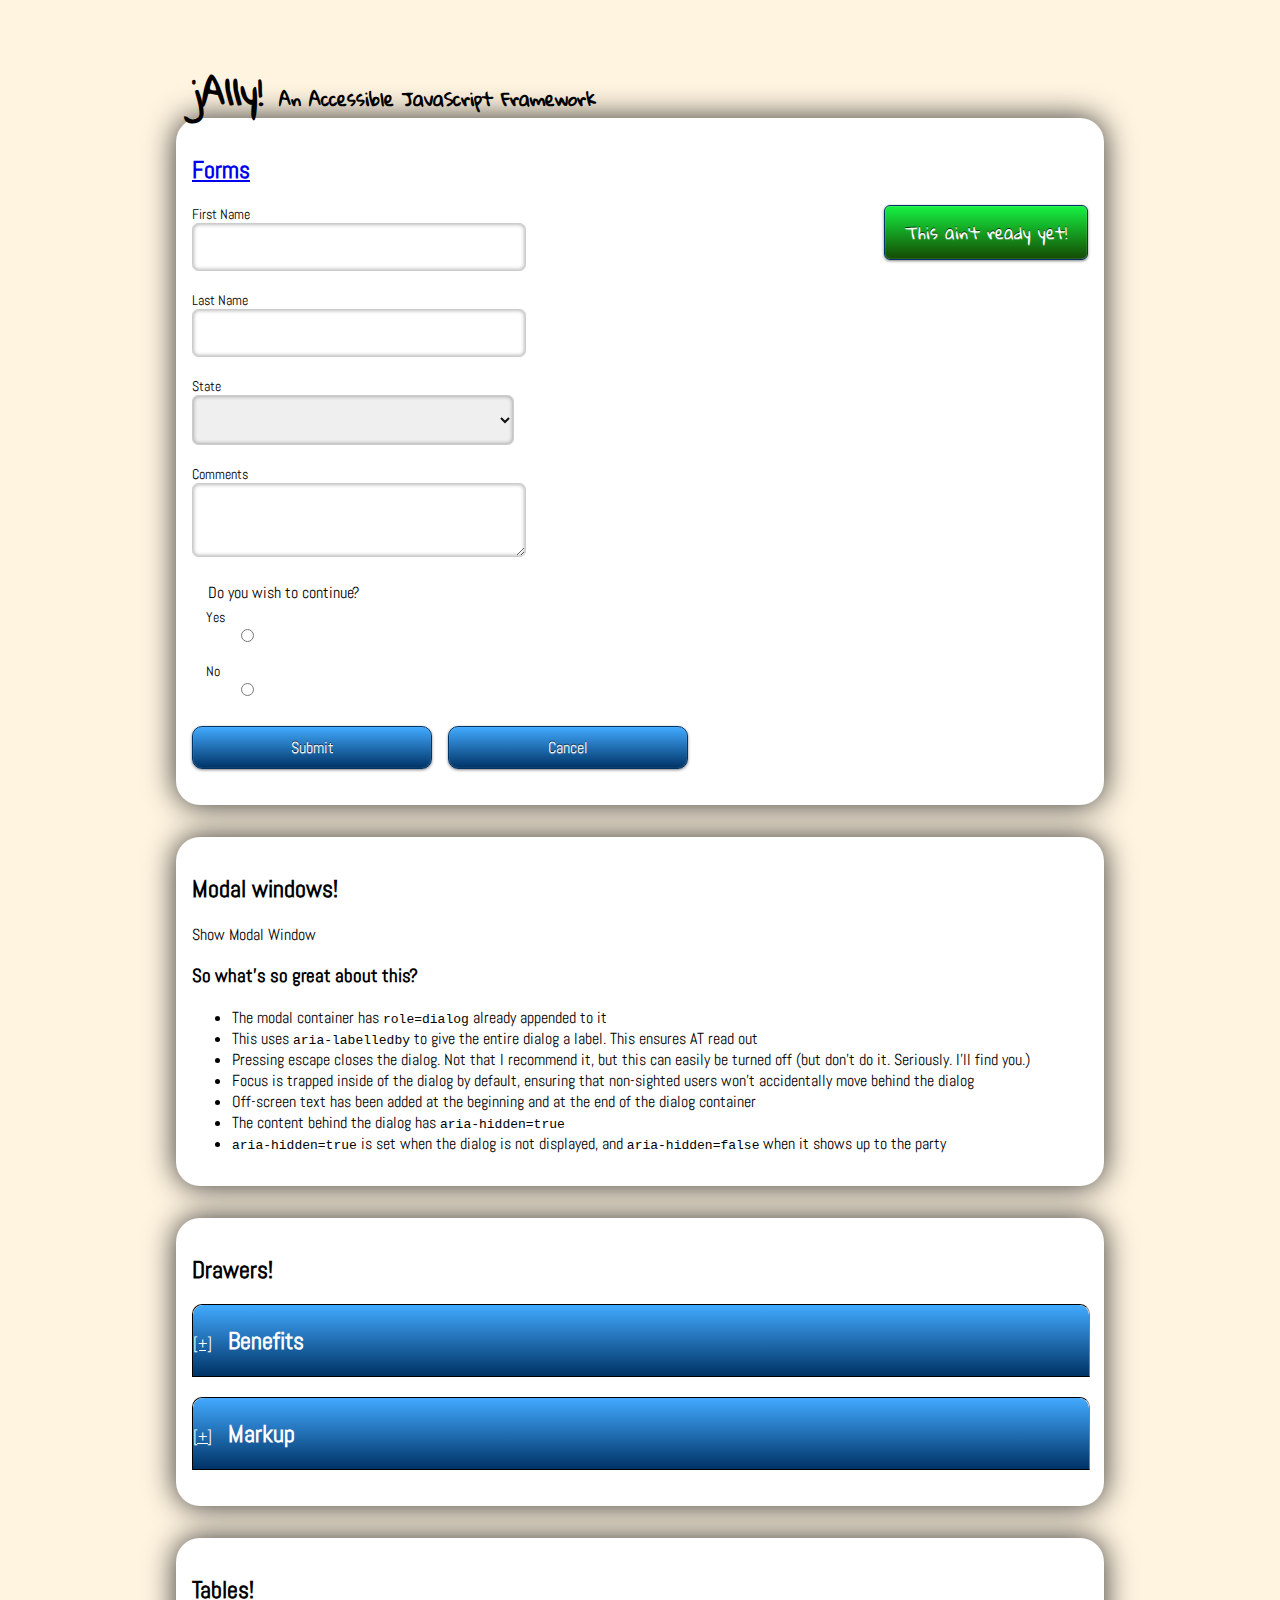
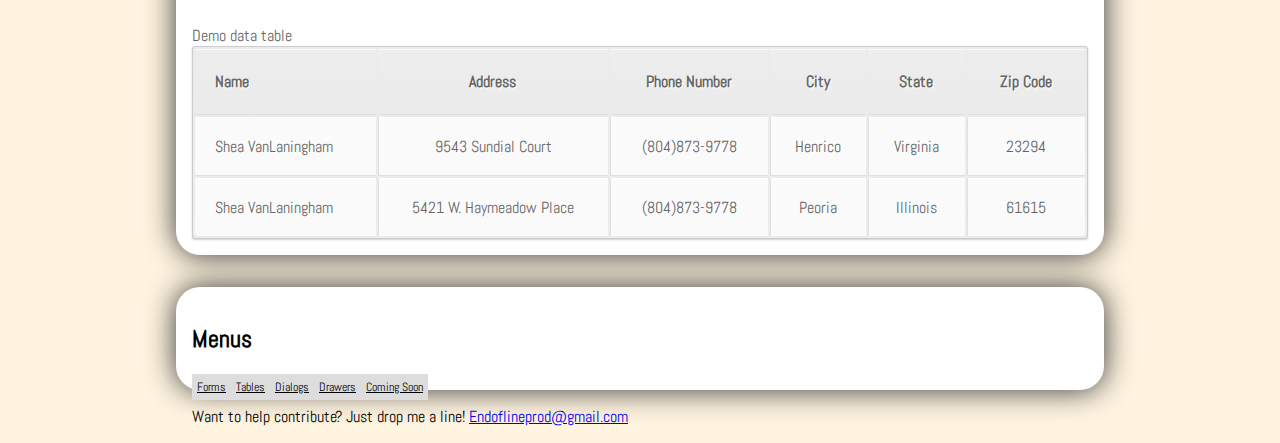
==== index.html @ 2592e47b "Initial Commit" ====
<!DOCTYPE html>
<html lang="en">
	<head>
		<title>jA11y! - An accessible JavaScript framework</title>
		<script src="js/ja11y.js" type="text/javascript"></script>
		<script src="js/ja11y.forms.js" type="text/javascript"></script>
		<script src="js/ja11y.overlay.js" type="text/javascript"></script>
		<script src="js/ja11y.drawer.js" type="text/javascript"></script>
		<script src="js/ja11y.tables.js" type="text/javascript"></script>
		<script src="js/after.js" type="text/javascript"></script>
		<link href='http://fonts.googleapis.com/css?family=Abel' rel='stylesheet' type='text/css'>
		<link href='http://fonts.googleapis.com/css?family=Gloria+Hallelujah' rel='stylesheet' type='text/css'>
		<link rel="stylesheet" type="text/css" href="css/ja11y.css">
		<link rel="shortcut icon" href="favicon.ico">

	</head>
	<body onload="start();">
		<header class="header">
			<h1>jA11y! <span class="headerSubText">An Accessible JavaScript Framework</span></h1>
		</header>
		<div class="container">
			<h2><a href="forms.html">Forms</a></h2>
			<button type="button" id="downloadBtn" name="" value="" class="css3button">This ain't ready yet!</button>
			<form id="personalInfo"></form>	
		</div>

		<div class="container" style="margin-top: 2em;">
			<h2>Modal windows!</h2>
			<a onclick="showModalWindow();">Show Modal Window</a>
			<h3>So what's so great about this?</h3>
			<ul>
				<li>The modal container has <code>role=dialog</code> already appended to it</li>
				<li>This uses <code>aria-labelledby</code> to give the entire dialog a label.  This ensures AT read out</li>
				<li>Pressing escape closes the dialog.  Not that I recommend it, but this can easily be turned off (but don't do it.  Seriously.  I'll find you.)</li>
				<li>Focus is trapped inside of the dialog by default, ensuring that non-sighted users won't accidentally move behind the dialog</li>
				<li>Off-screen text has been added at the beginning and at the end of the dialog container</li>
				<li>The content behind the dialog has <code>aria-hidden=true</code></li>
				<li><code>aria-hidden=true</code> is set when the dialog is not displayed, and <code>aria-hidden=false</code> when it shows up to the party</li>
			</ul>
			<div id="overlay" class="overlay">
				<div>
					<span style="margin-left: 460px; text-align:right;">
						<a href="#" id="closeBtn">Close</a>
					</span>
					<h2 id="head1">Check out these overlays baby!</h2>
					<a href="javascript: void(0);" id="firstAnchor">Check me out, sasquatch!</a>
					<p>
						Lorem ipsum dolor sit amet, consectetuer adipiscing elit. Aenean commodo ligula eget dolor. Aenean massa. Cum sociis natoque penatibus et magnis dis parturient montes, nascetur ridiculus mus. Donec quam felis, ultricies nec, pellentesque eu, pretium quis, sem. Nulla consequat massa quis enim. Donec pede justo, fringilla vel, aliquet nec, vulputate eget, arcu. In enim justo, rhoncus ut, 
					</p>
					<p>
						So look y'all.  You can do whatever you want to these modal windows.  Grill em', mash em', stick em' in a stew.  Style them to look however you want.  They're all ready to go and accessible out of the box!
					</p>
					<span id="lastAnchor">This is a text node.  By default, it is not in the taborder.  However, since whoever designed this (me) screwed up and made this a span element, the code went ahead and added a tabindex so it doesn't get all screwed up!</span>
					
				</div>
			</div>
		</div>
		<div class="container" style="margin-top: 2em;">
			<h2>Drawers!</h2>
			<div class="drawer" id="drawer1">
				<div class="drawerHead"></div>
				<div class="drawerContent">
					<h3>What have we done to make this accessible?</h3>
					<ul>
						<li>These drawers add all of the ARIA attributes in the background</li>
						<li>You see that little plus/minus text above?  That changes dynamically</li>
						<li>You don't see it, but offscreen text is already inside of the anchor!  This also changes dynamically</li>
					</ul>
				</div>
			</div>
			<div class="drawer" id="drawer2">
				<div class="drawerHead"></div>
				<div class="drawerContent">
					<h3>So what does the markup look like?  How much work do YOU need to do?</h3>
					<hr />
					<h4>HTML</h4>
					<code>
						&lt;div class="drawer" id="drawer2"&gt;<br />
						&nbsp;&nbsp;&lt;div class="drawerContent"&gt;&lt;/div&gt;<br />
						&lt;/div&gt;
					</code>
					<hr />
					<h4>JavaScript</h4>
					<code>
							j.drawer({
								'id': 'drawer2',
								'header': 'Markup'
							});
					</code>
					<hr />
					<p>
						See how easy this is?  
				</div>
			</div>			
		</div>
		<div class="container" style="margin-top: 2em;">
			<h2>Tables!</h2>
			<table id="dataTable"></table>
		</div>
		<div class="container" style="margin-top: 2em;">
			<h2>Menus</h2>
			<p>
				<ul class="cssMenu">
					<li><a href="forms.html">Forms</a></li>
					<li><a href="tables.html">Tables</a></li>
					<li><a href="dialogs.html">Dialogs</a></li>
					<li><a href="drawers.html">Drawers</a></li>
					<li>
						<a href="#">Coming Soon</a>
						<ul>
							<li><a href="#">Selectors</a></li>
							<li><a href="#">Other Methods</a></li>
							<li><a href="#">Contact page</a></li>
						</ul>
					</li>
				</ul>
			</p>
		</div>		
		<footer class="footer">
			Want to help contribute?  Just drop me a line!  <a href="mailto:endoflineprod@gmail.com">Endoflineprod@gmail.com</a>
		</footer>	
	</body>
</html>
---- css/ja11y.css ----
/****Common Elements***/

body {
	height: 100%;
	margin: 0;
	padding: 0;
	font-size: 1em;
	font-family: 'Abel', sans-serif;
	text-align: center;
	background-color: #fff4e0;
}
input {
	border: 0;
	padding: 10px;
	font-size: 1.3em;
	font-family: 'Abel', sans-serif;
	color: #111;
	border: 1px solid #ccc;
	margin: 0 0 20px;
	width: 15em;
}

input[type=radio] {
	width: 4em;
}

input[type=button] {
	font-family: 'Abel', sans-serif;
	font-size: 1em;
	color: #ffffff;
	padding: 10px 20px;
	background: -moz-linear-gradient(
		top,
		#42aaff 0%,
		#003366);
	background: -webkit-gradient(
		linear, left top, left bottom,
		from(#42aaff),
		to(#003366));
	-moz-border-radius: 10px;
	-webkit-border-radius: 10px;
	border-radius: 10px;
	border: 1px solid #003366;
	-moz-box-shadow:
		0px 1px 3px rgba(000,000,000,0.5),
		inset 0px 0px 1px rgba(255,255,255,0.5);
	-webkit-box-shadow:
		0px 1px 3px rgba(000,000,000,0.5),
		inset 0px 0px 1px rgba(255,255,255,0.5);
	box-shadow:
		0px 1px 3px rgba(000,000,000,0.5),
		inset 0px 0px 1px rgba(255,255,255,0.5);
	text-shadow:
		0px -1px 0px rgba(000,000,000,0.7),
		0px 1px 0px rgba(255,255,255,0.3);
	margin-right: 1em;
}

textarea {
	border: 0;
	padding: 10px;
	font-size: 1.3em;
	font-family: 'Abel', sans-serif;
	color: #111;
	border: 1px solid #ccc;
	margin: 0 0 20px;
	width: 15em;
}

input:focus, select:focus, a:focus, textarea:focus {
	outline: 2px solid #1e5799;
}

label {
	font-size: .9em;
	font-family: 'Abel', sans-serif;
	display:block;
}

select {
	border: 0;
	padding: 10px;
	font-size: 1.3em;
	font-family: 'Abel', sans-serif;
	color: #111;
	border: 1px solid #ccc;
	margin: 0 0 20px;
	width: 322px;
}

fieldset {
	border: 0;
}

h1 {
	font-size: 1.1em;
}

table {
	width: 100%;
	text-align: left;
}

caption {
	text-align:left;
}

/***End Common Elements**/

/*********Demo Styles**********/
.header {
	width: 70%;
	height: 54px;
	margin: 0px auto;
	text-align: left;
	padding: 1em;
	font-family: 'Gloria Hallelujah', cursive;
	font-size: 2em;
}

.container {
	width: 70%;
	height: 100%;
	margin: 0px auto;
	text-align: left;
	padding: 1em;
	background-color: #fff;
	-webkit-box-shadow: 0 0 30px 0 rgba(50,50,50,1);
	-moz-box-shadow: 0 0 30px 0 rgba(50,50,50,1);
	box-shadow: 0 0 30px 0 rgba(50,50,50,1);
	border-radius: 1.5em;
}

.footer {
	width: 70%;
	margin: 0px auto;
	text-align: left;
	padding: 1em;
	font-family: 'Abel', sans-serif;
	font-size: 1em;
	color: #000;
}

.rounded_corners {
	-webkit-border-radius: .3em;
	-mox-border-radius: .3em;
	border-radius: .3em;
}

.text_shadow {
	text-shadow: 5px -1px -1px rgba(255, 255, 255, 0.8);
}

.shadow_inset {
	-moz-box-shadow: inset 0 0 4px rgba(0,0,0,0.4);
	-webkit-box-shadow: inset 0 0 4px rgba(0,0,0,0.4);
	box-shadow: inset 0 0 4px rgba(0,0,0,0.4);
}

.headerSubText {
	font-size: .5em;
}

.offscreen {
	left: -999em;
	top: -999em;
	position: absolute;
}

button.css3button {
	font-family: 'Gloria Hallelujah', cursive;
	font-size: 1em;
	color: #ffffff;
	padding: 10px 20px;
	background: -moz-linear-gradient(
		top,
		#16f242 0%,
		#144a02);
	background: -webkit-gradient(
		linear, left top, left bottom,
		from(#16f242),
		to(#144a02));
	-moz-border-radius: 6px;
	-webkit-border-radius: 6px;
	border-radius: 6px;
	border: 1px solid #003366;
	-moz-box-shadow:
		0px 1px 3px rgba(000,000,000,0.5),
		inset 0px 0px 1px rgba(255,255,255,1);
	-webkit-box-shadow:
		0px 1px 3px rgba(000,000,000,0.5),
		inset 0px 0px 1px rgba(255,255,255,1);
	box-shadow:
		0px 1px 3px rgba(000,000,000,0.5),
		inset 0px 0px 1px rgba(255,255,255,1);
	text-shadow:
		0px -1px 0px rgba(000,000,000,0.7),
		0px 1px 0px rgba(255,255,255,0.3);
}

#downloadBtn {
	float:right;
}

input.error, select.error {
	box-shadow: inset 0 0 10px #c00;
}


/*****Dialog styles*****/
#overlay {
	visibility: hidden;
	position: absolute;
	left: 0px;
	top: 0px;
	width: 100%;
	height: 100%;
	text-align: center;
	z-index: 1000;
	background: rgba(0,0,0,0.5);
}

#overlay div {
	width: 500px;
	margin: 100px auto;
	background-color: #fff;
	border: 1px solid #000;
	padding: 7px;
	text-align:left;
}

/*****End dialog Styles*****/

/*****Drawer Styles*****/
.drawer {
	width: 100%;
	min-height; 30px;
	border-left: 1px solid #000;
	border-right: 1px solid #808080;
	border-bottom: 1px solid #000;
	border-top: 1px solid #000;
	margin-bottom: 20px;
	-moz-border-radius: 10px 10px 0 0;
	-webkit-border-radius: 10px 10px 0 0;
}

.drawerHead {
	display:block;
	background: -moz-linear-gradient(
		top,
		#42aaff 50%,
		#003366);
	background: -webkit-gradient(
		linear, left top, left bottom,
		from(#42aaff),
		to(#003366));
	-moz-border-radius: 10px 10px 0 0;
	-webkit-border-radius: 10px 10px 0 0;
	font-family: 'Abel', sans-serif;
}

.drawerHead h2 {
	display:inline-block;
	color: #fff;
	margin-left; 1em;
}

.drawerHead a {
	color: #fff;
	padding-right: 1em;
}

.drawerContent {
	display:none;
	padding: 0;
}

/******End Dialog Styles*****/


/*****Table styles*****/
table a:link {
	color: #666;
	font-weight: bold;
	text-decoration:none;
}
table a:visited {
	color: #999999;
	font-weight:bold;
	text-decoration:none;
}
table a:active,
table a:hover {
	color: #bd5a35;
	text-decoration:underline;
}
table {
	font-family: 'Abel', sans-serif;
	color:#666;
	font-size: 1em;
	text-shadow: 1px 1px 0px #fff;
	background:#eaebec;
	border:#ccc 1px solid;

	-moz-border-radius:3px;
	-webkit-border-radius:3px;
	border-radius:3px;

	-moz-box-shadow: 0 1px 2px #d1d1d1;
	-webkit-box-shadow: 0 1px 2px #d1d1d1;
	box-shadow: 0 1px 2px #d1d1d1;
}
table th {
	padding:21px 25px 22px 25px;
	border-top:1px solid #fafafa;
	border-bottom:1px solid #e0e0e0;

	background: #ededed;
	background: -webkit-gradient(linear, left top, left bottom, from(#ededed), to(#ebebeb));
	background: -moz-linear-gradient(top,  #ededed,  #ebebeb);
}
table th:first-child {
	text-align: left;
	padding-left:20px;
}
table tr:first-child th:first-child {
	-moz-border-radius-topleft:3px;
	-webkit-border-top-left-radius:3px;
	border-top-left-radius:3px;
}
table tr:first-child th:last-child {
	-moz-border-radius-topright:3px;
	-webkit-border-top-right-radius:3px;
	border-top-right-radius:3px;
}
table tr {
	text-align: center;
	padding-left:20px;
}

table tr:hover {
	background: #fff;
}
table td:first-child {
	text-align: left;
	padding-left:20px;
	border-left: 0;
}
table td {
	padding:18px;
	border-top: 1px solid #ffffff;
	border-bottom:1px solid #e0e0e0;
	border-left: 1px solid #e0e0e0;

	background: #fafafa;
	background: -webkit-gradient(linear, left top, left bottom, from(#fbfbfb), to(#fafafa));
	background: -moz-linear-gradient(top,  #fbfbfb,  #fafafa);
}
table tr.even td {
	background: #f6f6f6;
	background: -webkit-gradient(linear, left top, left bottom, from(#f8f8f8), to(#f6f6f6));
	background: -moz-linear-gradient(top,  #f8f8f8,  #f6f6f6);
}
table tr:last-child td {
	border-bottom:0;
}
table tr:last-child td:first-child {
	-moz-border-radius-bottomleft:3px;
	-webkit-border-bottom-left-radius:3px;
	border-bottom-left-radius:3px;
}
table tr:last-child td:last-child {
	-moz-border-radius-bottomright:3px;
	-webkit-border-bottom-right-radius:3px;
	border-bottom-right-radius:3px;
}
table tr:hover td {
	background: #fff;
	background: -webkit-gradient(linear, left top, left bottom, from(#fff), to(#f0f0f0));
	background: -moz-linear-gradient(top,  #fff,  #f0f0f0);	
}

/*****End Table Styles*****/

/*****Menu Styles*****/
ul.cssMenu, ul.cssMenu ul
        {
        	list-style:none;
        	margin:0; padding:0;
        	position: relative;
        }
		
		/*Style for 1st level menu header*/
        ul.cssMenu li
        { 
        	position: relative; 
        	float: left; 
        	zoom: 1; /*Needed for IE*/
        	background: #DDDDDD; /*background color of menu header (1st level)*/
        }
        ul.cssMenu li:hover
        { 
        	background: #AAAAAA /*background color of menu header (1st level) on hover*/; 
        }
        ul.cssMenu li a
        {
			/*Menu link styles*/
        	display: block; 
        	padding: 5px; 
        	color:#000000;
        	font-size: 12px;
        }
        
        /* Building menu items - for 2nd and more level menu items*/
        ul.cssMenu ul 						
        { 
        	display:none; /*initially menu item is hidden*/
        	position: absolute; /*absolute positioning is important for menu to float*/
			width: 150px; 
			
			/*Formating of menu items*/
        	border:1px solid #AAAAAA;
        	padding:1px;
        	background:#FFFFFF;
			
			/*optional - to change position of 2nd level menu item*/
			top: 100%; 
        	left: 0; 
        }
        ul.cssMenu ul li
        { 
        	background: #F5F5F5; 
        	color: #000; 
			border-bottom: 1px solid #DDDDDD; 
			float: none; 
		}
									  
        ul.cssMenu ul li a
        { 
        	width: 100%; 
        	display: block; 
        	color:#000000;
        } 

        /* Menu item position for 3rd level and more */
        ul.cssMenu ul ul
        { 
        	left: 100%; 
        	top: 0; 
        }
        
        /* Hover effect for menu*/
        ul.cssMenu li:hover > ul 			
        { 
        	display:block;
        }



/*****End Menu Styles*****/

/****Methods***/

.selCont {
	width: 100%;
	-webkit-border-radius: 1em;
	-mox-border-radius: 1em;
	border-radius: 30px;
	margin: 0;
}

.sel {
	width: 70%;
	background-color: #000080;
	color: #fff;
	font-weight: bold;
	padding: .5em;
	border-right: 1px solid #808080;
	-moz-border-radius: 10px 10px 0 0;
	-webkit-border-radius: 10px 10px 0 0;	
	margin-top: 2em;
}

dd.desc {
	width: 69.9%;
	background-color: #f9f9f9;
	font-weight: normal;
	padding: .5em;
	margin: 0;
	border: 1px solid #ccc;
	-moz-border-radius: 0 0 10px 10px;
	-webkit-border-radius: 0 0 10px 10px;	
}
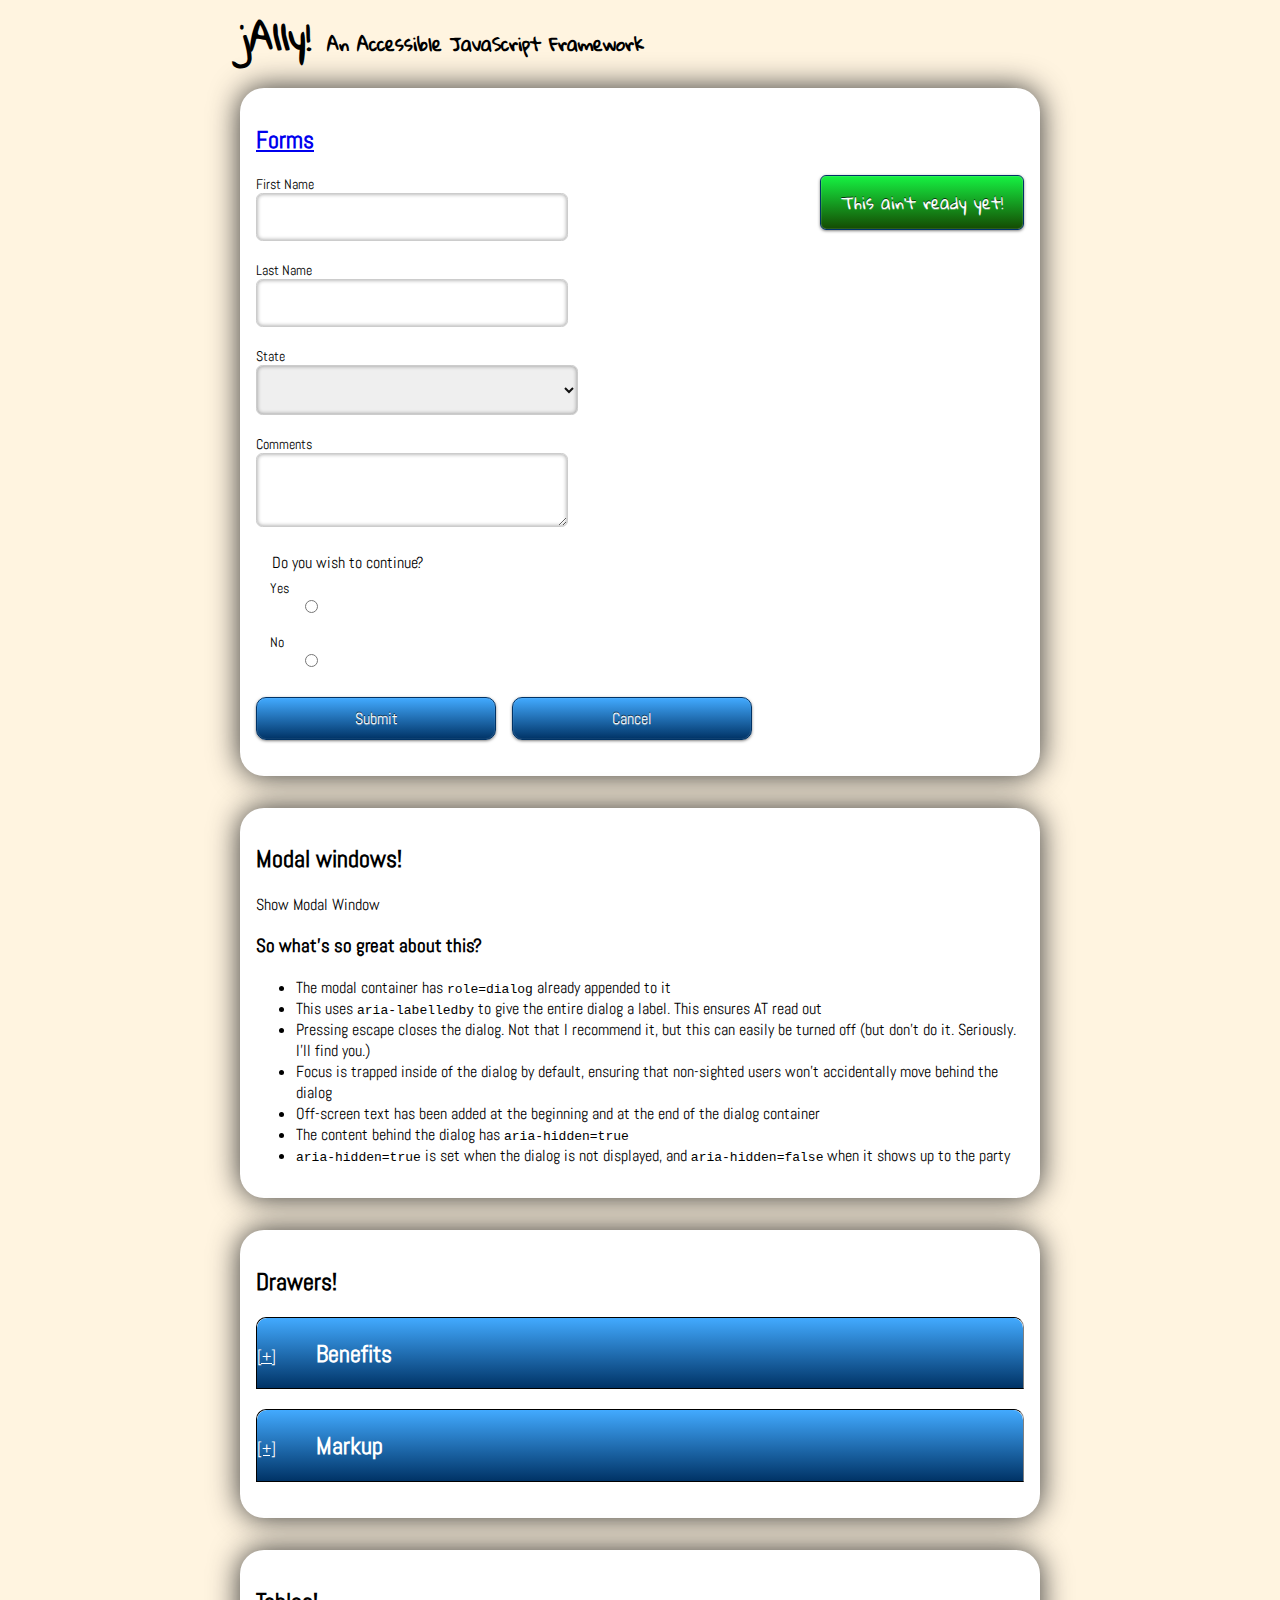
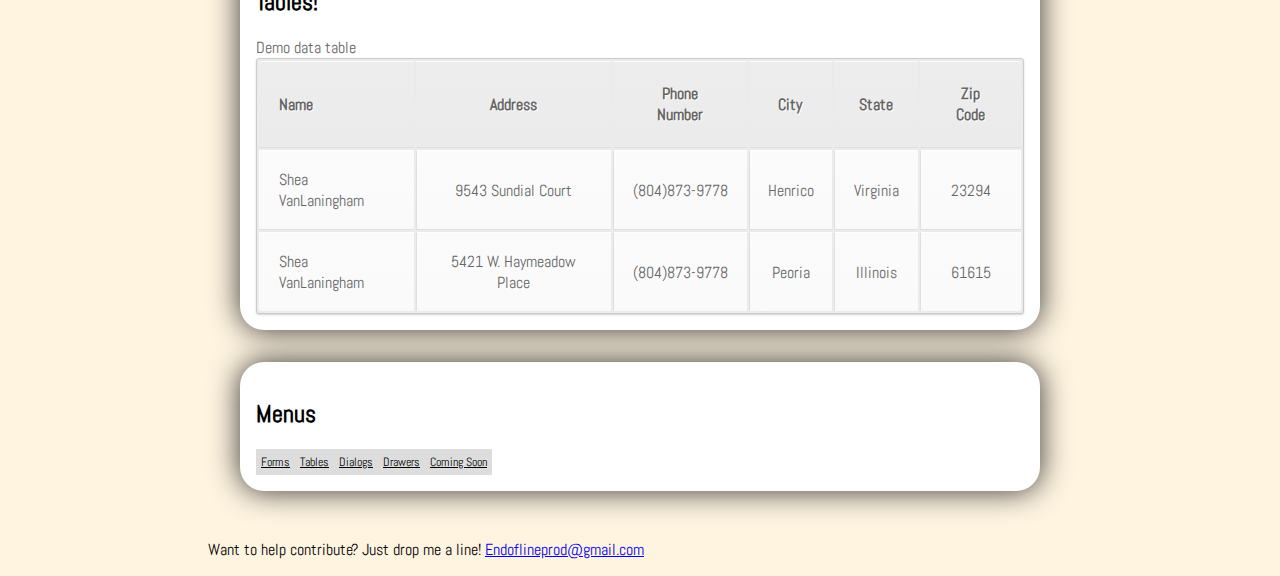
==== commit 3317e6d8: "Initial work on responsive design" ====
--- a/index.html
+++ b/index.html
@@ -1,6 +1,7 @@
 <!DOCTYPE html>
 <html lang="en">
 	<head>
+	  <meta name="viewport" content="width=device-width, initial-scale=1.0">
 		<title>jA11y! - An accessible JavaScript framework</title>
 		<script src="js/ja11y.js" type="text/javascript"></script>
 		<script src="js/ja11y.forms.js" type="text/javascript"></script>
@@ -24,7 +25,7 @@
 			<form id="personalInfo"></form>	
 		</div>
 
-		<div class="container" style="margin-top: 2em;">
+		<div class="container">
 			<h2>Modal windows!</h2>
 			<a onclick="showModalWindow();">Show Modal Window</a>
 			<h3>So what's so great about this?</h3>
@@ -39,7 +40,7 @@
 			</ul>
 			<div id="overlay" class="overlay">
 				<div>
-					<span style="margin-left: 460px; text-align:right;">
+					<span style=" text-align:right;">
 						<a href="#" id="closeBtn">Close</a>
 					</span>
 					<h2 id="head1">Check out these overlays baby!</h2>
@@ -55,7 +56,7 @@
 				</div>
 			</div>
 		</div>
-		<div class="container" style="margin-top: 2em;">
+		<div class="container">
 			<h2>Drawers!</h2>
 			<div class="drawer" id="drawer1">
 				<div class="drawerHead"></div>
@@ -93,11 +94,11 @@
 				</div>
 			</div>			
 		</div>
-		<div class="container" style="margin-top: 2em;">
+		<div class="container">
 			<h2>Tables!</h2>
 			<table id="dataTable"></table>
 		</div>
-		<div class="container" style="margin-top: 2em;">
+		<div class="container">
 			<h2>Menus</h2>
 			<p>
 				<ul class="cssMenu">
--- a/css/ja11y.css
+++ b/css/ja11y.css
@@ -1,493 +1,423 @@
-/****Common Elements***/
-
+*,
+*:before,
+*:after {
+  -moz-box-sizing: border-box;
+  -webkit-box-sizing: border-box;
+  box-sizing: border-box;
+}
 body {
-	height: 100%;
-	margin: 0;
-	padding: 0;
-	font-size: 1em;
-	font-family: 'Abel', sans-serif;
-	text-align: center;
-	background-color: #fff4e0;
+  height: 100%;
+  margin: 0;
+  padding: 0;
+  font-size: 1em;
+  font-family: 'Abel', sans-serif;
+  text-align: center;
+  background-color: #fff4e0;
+  overflow-x: hidden;
 }
 input {
-	border: 0;
-	padding: 10px;
-	font-size: 1.3em;
-	font-family: 'Abel', sans-serif;
-	color: #111;
-	border: 1px solid #ccc;
-	margin: 0 0 20px;
-	width: 15em;
-}
-
+  border: 0;
+  padding: 10px;
+  font-size: 1.3em;
+  font-family: 'Abel', sans-serif;
+  color: #111;
+  border: 1px solid #ccc;
+  margin: 0 0 20px;
+  width: 15em;
+}
+@media (max-width: 767px) {
+  input {
+    width: 100%;
+  }
+}
 input[type=radio] {
-	width: 4em;
-}
-
+  width: 4em;
+}
 input[type=button] {
-	font-family: 'Abel', sans-serif;
-	font-size: 1em;
-	color: #ffffff;
-	padding: 10px 20px;
-	background: -moz-linear-gradient(
-		top,
-		#42aaff 0%,
-		#003366);
-	background: -webkit-gradient(
-		linear, left top, left bottom,
-		from(#42aaff),
-		to(#003366));
-	-moz-border-radius: 10px;
-	-webkit-border-radius: 10px;
-	border-radius: 10px;
-	border: 1px solid #003366;
-	-moz-box-shadow:
-		0px 1px 3px rgba(000,000,000,0.5),
-		inset 0px 0px 1px rgba(255,255,255,0.5);
-	-webkit-box-shadow:
-		0px 1px 3px rgba(000,000,000,0.5),
-		inset 0px 0px 1px rgba(255,255,255,0.5);
-	box-shadow:
-		0px 1px 3px rgba(000,000,000,0.5),
-		inset 0px 0px 1px rgba(255,255,255,0.5);
-	text-shadow:
-		0px -1px 0px rgba(000,000,000,0.7),
-		0px 1px 0px rgba(255,255,255,0.3);
-	margin-right: 1em;
-}
-
+  font-family: 'Abel', sans-serif;
+  font-size: 1em;
+  color: #ffffff;
+  padding: 10px 20px;
+  background: -moz-linear-gradient(top, #42aaff 0%, #003366);
+  background: -webkit-gradient(linear, left top, left bottom, from(#42aaff), to(#003366));
+  -moz-border-radius: 10px;
+  -webkit-border-radius: 10px;
+  border-radius: 10px;
+  border: 1px solid #003366;
+  -moz-box-shadow: 0px 1px 3px rgba(0, 0, 0, 0.5), inset 0px 0px 1px rgba(255, 255, 255, 0.5);
+  -webkit-box-shadow: 0px 1px 3px rgba(0, 0, 0, 0.5), inset 0px 0px 1px rgba(255, 255, 255, 0.5);
+  box-shadow: 0px 1px 3px rgba(0, 0, 0, 0.5), inset 0px 0px 1px rgba(255, 255, 255, 0.5);
+  text-shadow: 0px -1px 0px rgba(0, 0, 0, 0.7), 0px 1px 0px rgba(255, 255, 255, 0.3);
+  margin-right: 1em;
+}
 textarea {
-	border: 0;
-	padding: 10px;
-	font-size: 1.3em;
-	font-family: 'Abel', sans-serif;
-	color: #111;
-	border: 1px solid #ccc;
-	margin: 0 0 20px;
-	width: 15em;
-}
-
-input:focus, select:focus, a:focus, textarea:focus {
-	outline: 2px solid #1e5799;
-}
-
+  border: 0;
+  padding: 10px;
+  font-size: 1.3em;
+  font-family: 'Abel', sans-serif;
+  color: #111;
+  border: 1px solid #ccc;
+  margin: 0 0 20px;
+  width: 15em;
+}
+@media (max-width: 767px) {
+  textarea {
+    width: 100%;
+  }
+}
+input:focus,
+select:focus,
+a:focus,
+textarea:focus {
+  outline: 2px solid #1e5799;
+}
 label {
-	font-size: .9em;
-	font-family: 'Abel', sans-serif;
-	display:block;
-}
-
+  font-size: .9em;
+  font-family: 'Abel', sans-serif;
+  display: block;
+}
 select {
-	border: 0;
-	padding: 10px;
-	font-size: 1.3em;
-	font-family: 'Abel', sans-serif;
-	color: #111;
-	border: 1px solid #ccc;
-	margin: 0 0 20px;
-	width: 322px;
-}
-
+  border: 0;
+  padding: 10px;
+  font-size: 1.3em;
+  font-family: 'Abel', sans-serif;
+  color: #111;
+  border: 1px solid #ccc;
+  margin: 0 0 20px;
+  width: 322px;
+}
+@media (max-width: 767px) {
+  select {
+    width: 100%;
+  }
+}
 fieldset {
-	border: 0;
-}
-
+  border: 0;
+}
 h1 {
-	font-size: 1.1em;
-}
-
+  font-size: 1.1em;
+}
 table {
-	width: 100%;
-	text-align: left;
-}
-
+  width: 100%;
+  text-align: left;
+  font-family: 'Abel', sans-serif;
+  color: #666;
+  font-size: 1em;
+  text-shadow: 1px 1px 0px #fff;
+  background: #eaebec;
+  border: #ccc 1px solid;
+  -moz-border-radius: 3px;
+  -webkit-border-radius: 3px;
+  border-radius: 3px;
+  -moz-box-shadow: 0 1px 2px #d1d1d1;
+  -webkit-box-shadow: 0 1px 2px #d1d1d1;
+  box-shadow: 0 1px 2px #d1d1d1;
+}
+table a:link {
+  color: #666;
+  font-weight: bold;
+  text-decoration: none;
+}
+table a:visited {
+  color: #999999;
+  font-weight: bold;
+  text-decoration: none;
+}
+table th {
+  padding: 21px 25px 22px 25px;
+  border-top: 1px solid #fafafa;
+  border-bottom: 1px solid #e0e0e0;
+  background: #ededed;
+  background: -webkit-gradient(linear, left top, left bottom, from(#ededed), to(#ebebeb));
+  background: -moz-linear-gradient(top, #ededed, #ebebeb);
+}
+table th:first-child {
+  text-align: left;
+  padding-left: 20px;
+}
+table tr:first-child th:first-child {
+  -moz-border-radius-topleft: 3px;
+  -webkit-border-top-left-radius: 3px;
+  border-top-left-radius: 3px;
+}
+table tr:first-child th:last-child {
+  -moz-border-radius-topright: 3px;
+  -webkit-border-top-right-radius: 3px;
+  border-top-right-radius: 3px;
+}
+table tr {
+  text-align: center;
+  padding-left: 20px;
+}
+table tr:hover {
+  background: #fff;
+}
+table tr:hover td {
+  background: #fff;
+  background: -webkit-gradient(linear, left top, left bottom, from(#ffffff), to(#f0f0f0));
+  background: -moz-linear-gradient(top, #ffffff, #f0f0f0);
+}
+table td:first-child {
+  text-align: left;
+  padding-left: 20px;
+  border-left: 0;
+}
+table td {
+  padding: 18px;
+  border-top: 1px solid #ffffff;
+  border-bottom: 1px solid #e0e0e0;
+  border-left: 1px solid #e0e0e0;
+  background: #fafafa;
+  background: -webkit-gradient(linear, left top, left bottom, from(#fbfbfb), to(#fafafa));
+  background: -moz-linear-gradient(top, #fbfbfb, #fafafa);
+}
+table tr.even td {
+  background: #f6f6f6;
+  background: -webkit-gradient(linear, left top, left bottom, from(#f8f8f8), to(#f6f6f6));
+  background: -moz-linear-gradient(top, #f8f8f8, #f6f6f6);
+}
+table tr:last-child td {
+  border-bottom: 0;
+}
+table tr:last-child td:first-child {
+  -moz-border-radius-bottomleft: 3px;
+  -webkit-border-bottom-left-radius: 3px;
+  border-bottom-left-radius: 3px;
+}
+table tr:last-child td:last-child {
+  -moz-border-radius-bottomright: 3px;
+  -webkit-border-bottom-right-radius: 3px;
+  border-bottom-right-radius: 3px;
+}
 caption {
-	text-align:left;
-}
-
-/***End Common Elements**/
-
-/*********Demo Styles**********/
+  text-align: left;
+}
 .header {
-	width: 70%;
-	height: 54px;
-	margin: 0px auto;
-	text-align: left;
-	padding: 1em;
-	font-family: 'Gloria Hallelujah', cursive;
-	font-size: 2em;
-}
-
+  width: 70%;
+  max-width: 800px;
+  margin: 0px auto;
+  text-align: left;
+  line-height: .8em;
+  font-family: 'Gloria Hallelujah', cursive;
+  font-size: 2em;
+}
+@media (max-width: 767px) {
+  .header {
+    text-align: center;
+  }
+}
 .container {
-	width: 70%;
-	height: 100%;
-	margin: 0px auto;
-	text-align: left;
-	padding: 1em;
-	background-color: #fff;
-	-webkit-box-shadow: 0 0 30px 0 rgba(50,50,50,1);
-	-moz-box-shadow: 0 0 30px 0 rgba(50,50,50,1);
-	box-shadow: 0 0 30px 0 rgba(50,50,50,1);
-	border-radius: 1.5em;
-}
-
+  width: 70%;
+  max-width: 800px;
+  height: 100%;
+  margin: 2em auto;
+  text-align: left;
+  padding: 1em;
+  background-color: #fff;
+  -webkit-box-shadow: 0 0 30px 0 #323232;
+  -moz-box-shadow: 0 0 30px 0 #323232;
+  box-shadow: 0 0 30px 0 #323232;
+  border-radius: 1.5em;
+  overflow-x: scroll;
+}
+@media (max-width: 767px) {
+  .container {
+    width: 95%;
+  }
+}
 .footer {
-	width: 70%;
-	margin: 0px auto;
-	text-align: left;
-	padding: 1em;
-	font-family: 'Abel', sans-serif;
-	font-size: 1em;
-	color: #000;
-}
-
+  width: 70%;
+  margin: 0px auto;
+  text-align: left;
+  padding: 1em;
+  font-family: 'Abel', sans-serif;
+  font-size: 1em;
+  color: #000;
+}
 .rounded_corners {
-	-webkit-border-radius: .3em;
-	-mox-border-radius: .3em;
-	border-radius: .3em;
-}
-
+  -webkit-border-radius: .3em;
+  -mox-border-radius: .3em;
+  border-radius: .3em;
+}
 .text_shadow {
-	text-shadow: 5px -1px -1px rgba(255, 255, 255, 0.8);
-}
-
+  text-shadow: 5px -1px -1px rgba(255, 255, 255, 0.8);
+}
 .shadow_inset {
-	-moz-box-shadow: inset 0 0 4px rgba(0,0,0,0.4);
-	-webkit-box-shadow: inset 0 0 4px rgba(0,0,0,0.4);
-	box-shadow: inset 0 0 4px rgba(0,0,0,0.4);
-}
-
+  -moz-box-shadow: inset 0 0 4px rgba(0, 0, 0, 0.4);
+  -webkit-box-shadow: inset 0 0 4px rgba(0, 0, 0, 0.4);
+  box-shadow: inset 0 0 4px rgba(0, 0, 0, 0.4);
+}
 .headerSubText {
-	font-size: .5em;
-}
-
+  font-size: .5em;
+}
 .offscreen {
-	left: -999em;
-	top: -999em;
-	position: absolute;
-}
-
+  left: -999em;
+  top: -999em;
+  position: absolute;
+}
 button.css3button {
-	font-family: 'Gloria Hallelujah', cursive;
-	font-size: 1em;
-	color: #ffffff;
-	padding: 10px 20px;
-	background: -moz-linear-gradient(
-		top,
-		#16f242 0%,
-		#144a02);
-	background: -webkit-gradient(
-		linear, left top, left bottom,
-		from(#16f242),
-		to(#144a02));
-	-moz-border-radius: 6px;
-	-webkit-border-radius: 6px;
-	border-radius: 6px;
-	border: 1px solid #003366;
-	-moz-box-shadow:
-		0px 1px 3px rgba(000,000,000,0.5),
-		inset 0px 0px 1px rgba(255,255,255,1);
-	-webkit-box-shadow:
-		0px 1px 3px rgba(000,000,000,0.5),
-		inset 0px 0px 1px rgba(255,255,255,1);
-	box-shadow:
-		0px 1px 3px rgba(000,000,000,0.5),
-		inset 0px 0px 1px rgba(255,255,255,1);
-	text-shadow:
-		0px -1px 0px rgba(000,000,000,0.7),
-		0px 1px 0px rgba(255,255,255,0.3);
-}
-
+  font-family: 'Gloria Hallelujah', cursive;
+  font-size: 1em;
+  color: #ffffff;
+  padding: 10px 20px;
+  background: -moz-linear-gradient(top, #16f242 0%, #144a02);
+  background: -webkit-gradient(linear, left top, left bottom, from(#16f242), to(#144a02));
+  -moz-border-radius: 6px;
+  -webkit-border-radius: 6px;
+  border-radius: 6px;
+  border: 1px solid #003366;
+  -moz-box-shadow: 0px 1px 3px rgba(0, 0, 0, 0.5), inset 0px 0px 1px #ffffff;
+  -webkit-box-shadow: 0px 1px 3px rgba(0, 0, 0, 0.5), inset 0px 0px 1px #ffffff;
+  box-shadow: 0px 1px 3px rgba(0, 0, 0, 0.5), inset 0px 0px 1px #ffffff;
+  text-shadow: 0px -1px 0px rgba(0, 0, 0, 0.7), 0px 1px 0px rgba(255, 255, 255, 0.3);
+}
 #downloadBtn {
-	float:right;
-}
-
-input.error, select.error {
-	box-shadow: inset 0 0 10px #c00;
-}
-
-
-/*****Dialog styles*****/
+  float: right;
+}
+input.error,
+select.error {
+  box-shadow: inset 0 0 10px #c00;
+}
 #overlay {
-	visibility: hidden;
-	position: absolute;
-	left: 0px;
-	top: 0px;
-	width: 100%;
-	height: 100%;
-	text-align: center;
-	z-index: 1000;
-	background: rgba(0,0,0,0.5);
-}
-
+  visibility: hidden;
+  position: absolute;
+  left: 0px;
+  top: 0px;
+  width: 100%;
+  height: 100%;
+  text-align: center;
+  z-index: 1000;
+  background: rgba(0, 0, 0, 0.5);
+  overflow: hidden;
+}
+#overlay span {
+  text-align: right;
+  display: block;
+}
 #overlay div {
-	width: 500px;
-	margin: 100px auto;
-	background-color: #fff;
-	border: 1px solid #000;
-	padding: 7px;
-	text-align:left;
-}
-
-/*****End dialog Styles*****/
-
-/*****Drawer Styles*****/
+  width: 90%;
+  max-width: 500px;
+  height: auto;
+  max-height: 90%;
+  overflow: auto;
+  margin: 10% auto;
+  background-color: #fff;
+  border: 1px solid #000;
+  padding: 7px;
+  text-align: left;
+}
 .drawer {
-	width: 100%;
-	min-height; 30px;
-	border-left: 1px solid #000;
-	border-right: 1px solid #808080;
-	border-bottom: 1px solid #000;
-	border-top: 1px solid #000;
-	margin-bottom: 20px;
-	-moz-border-radius: 10px 10px 0 0;
-	-webkit-border-radius: 10px 10px 0 0;
-}
-
+  width: 100%;
+  min-height: 30px;
+  border-left: 1px solid #000;
+  border-right: 1px solid #808080;
+  border-bottom: 1px solid #000;
+  border-top: 1px solid #000;
+  margin-bottom: 20px;
+  -moz-border-radius: 10px 10px 0 0;
+  -webkit-border-radius: 10px 10px 0 0;
+}
 .drawerHead {
-	display:block;
-	background: -moz-linear-gradient(
-		top,
-		#42aaff 50%,
-		#003366);
-	background: -webkit-gradient(
-		linear, left top, left bottom,
-		from(#42aaff),
-		to(#003366));
-	-moz-border-radius: 10px 10px 0 0;
-	-webkit-border-radius: 10px 10px 0 0;
-	font-family: 'Abel', sans-serif;
-}
-
+  display: block;
+  background: -moz-linear-gradient(top, #42aaff 50%, #003366);
+  background: -webkit-gradient(linear, left top, left bottom, from(#42aaff), to(#003366));
+  -moz-border-radius: 10px 10px 0 0;
+  -webkit-border-radius: 10px 10px 0 0;
+  font-family: 'Abel', sans-serif;
+}
 .drawerHead h2 {
-	display:inline-block;
-	color: #fff;
-	margin-left; 1em;
-}
-
+  display: inline-block;
+  color: #fff;
+  margin-left: 1em;
+}
 .drawerHead a {
-	color: #fff;
-	padding-right: 1em;
-}
-
+  color: #fff;
+  padding-right: 1em;
+}
 .drawerContent {
-	display:none;
-	padding: 0;
-}
-
-/******End Dialog Styles*****/
-
-
-/*****Table styles*****/
-table a:link {
-	color: #666;
-	font-weight: bold;
-	text-decoration:none;
-}
-table a:visited {
-	color: #999999;
-	font-weight:bold;
-	text-decoration:none;
+  display: none;
+  padding: 0;
 }
 table a:active,
 table a:hover {
-	color: #bd5a35;
-	text-decoration:underline;
-}
-table {
-	font-family: 'Abel', sans-serif;
-	color:#666;
-	font-size: 1em;
-	text-shadow: 1px 1px 0px #fff;
-	background:#eaebec;
-	border:#ccc 1px solid;
-
-	-moz-border-radius:3px;
-	-webkit-border-radius:3px;
-	border-radius:3px;
-
-	-moz-box-shadow: 0 1px 2px #d1d1d1;
-	-webkit-box-shadow: 0 1px 2px #d1d1d1;
-	box-shadow: 0 1px 2px #d1d1d1;
-}
-table th {
-	padding:21px 25px 22px 25px;
-	border-top:1px solid #fafafa;
-	border-bottom:1px solid #e0e0e0;
-
-	background: #ededed;
-	background: -webkit-gradient(linear, left top, left bottom, from(#ededed), to(#ebebeb));
-	background: -moz-linear-gradient(top,  #ededed,  #ebebeb);
-}
-table th:first-child {
-	text-align: left;
-	padding-left:20px;
-}
-table tr:first-child th:first-child {
-	-moz-border-radius-topleft:3px;
-	-webkit-border-top-left-radius:3px;
-	border-top-left-radius:3px;
-}
-table tr:first-child th:last-child {
-	-moz-border-radius-topright:3px;
-	-webkit-border-top-right-radius:3px;
-	border-top-right-radius:3px;
-}
-table tr {
-	text-align: center;
-	padding-left:20px;
-}
-
-table tr:hover {
-	background: #fff;
-}
-table td:first-child {
-	text-align: left;
-	padding-left:20px;
-	border-left: 0;
-}
-table td {
-	padding:18px;
-	border-top: 1px solid #ffffff;
-	border-bottom:1px solid #e0e0e0;
-	border-left: 1px solid #e0e0e0;
-
-	background: #fafafa;
-	background: -webkit-gradient(linear, left top, left bottom, from(#fbfbfb), to(#fafafa));
-	background: -moz-linear-gradient(top,  #fbfbfb,  #fafafa);
-}
-table tr.even td {
-	background: #f6f6f6;
-	background: -webkit-gradient(linear, left top, left bottom, from(#f8f8f8), to(#f6f6f6));
-	background: -moz-linear-gradient(top,  #f8f8f8,  #f6f6f6);
-}
-table tr:last-child td {
-	border-bottom:0;
-}
-table tr:last-child td:first-child {
-	-moz-border-radius-bottomleft:3px;
-	-webkit-border-bottom-left-radius:3px;
-	border-bottom-left-radius:3px;
-}
-table tr:last-child td:last-child {
-	-moz-border-radius-bottomright:3px;
-	-webkit-border-bottom-right-radius:3px;
-	border-bottom-right-radius:3px;
-}
-table tr:hover td {
-	background: #fff;
-	background: -webkit-gradient(linear, left top, left bottom, from(#fff), to(#f0f0f0));
-	background: -moz-linear-gradient(top,  #fff,  #f0f0f0);	
-}
-
-/*****End Table Styles*****/
-
-/*****Menu Styles*****/
-ul.cssMenu, ul.cssMenu ul
-        {
-        	list-style:none;
-        	margin:0; padding:0;
-        	position: relative;
-        }
-		
-		/*Style for 1st level menu header*/
-        ul.cssMenu li
-        { 
-        	position: relative; 
-        	float: left; 
-        	zoom: 1; /*Needed for IE*/
-        	background: #DDDDDD; /*background color of menu header (1st level)*/
-        }
-        ul.cssMenu li:hover
-        { 
-        	background: #AAAAAA /*background color of menu header (1st level) on hover*/; 
-        }
-        ul.cssMenu li a
-        {
-			/*Menu link styles*/
-        	display: block; 
-        	padding: 5px; 
-        	color:#000000;
-        	font-size: 12px;
-        }
-        
-        /* Building menu items - for 2nd and more level menu items*/
-        ul.cssMenu ul 						
-        { 
-        	display:none; /*initially menu item is hidden*/
-        	position: absolute; /*absolute positioning is important for menu to float*/
-			width: 150px; 
-			
-			/*Formating of menu items*/
-        	border:1px solid #AAAAAA;
-        	padding:1px;
-        	background:#FFFFFF;
-			
-			/*optional - to change position of 2nd level menu item*/
-			top: 100%; 
-        	left: 0; 
-        }
-        ul.cssMenu ul li
-        { 
-        	background: #F5F5F5; 
-        	color: #000; 
-			border-bottom: 1px solid #DDDDDD; 
-			float: none; 
-		}
-									  
-        ul.cssMenu ul li a
-        { 
-        	width: 100%; 
-        	display: block; 
-        	color:#000000;
-        } 
-
-        /* Menu item position for 3rd level and more */
-        ul.cssMenu ul ul
-        { 
-        	left: 100%; 
-        	top: 0; 
-        }
-        
-        /* Hover effect for menu*/
-        ul.cssMenu li:hover > ul 			
-        { 
-        	display:block;
-        }
-
-
-
-/*****End Menu Styles*****/
-
-/****Methods***/
-
+  color: #bd5a35;
+  text-decoration: underline;
+}
+ul.cssMenu,
+ul.cssMenu ul {
+  list-style: none;
+  margin: 0;
+  padding: 0;
+  position: relative;
+}
+ul.cssMenu li {
+  position: relative;
+  float: left;
+  zoom: 1;
+  background: #DDDDDD;
+}
+ul.cssMenu li a {
+  display: block;
+  padding: 5px;
+  color: #000000;
+  font-size: 12px;
+}
+ul.cssMenu li:hover {
+  background: #AAAAAA;
+}
+ul.cssMenu li:hover > ul {
+  display: block;
+}
+ul.cssMenu ul {
+  display: none;
+  position: absolute;
+  width: 150px;
+  border: 1px solid #AAAAAA;
+  padding: 1px;
+  background: #FFFFFF;
+  top: 100%;
+  left: 0;
+}
+ul.cssMenu ul li {
+  background: #F5F5F5;
+  color: #000;
+  border-bottom: 1px solid #DDDDDD;
+  float: none;
+}
+ul.cssMenu ul li a {
+  width: 100%;
+  display: block;
+  color: #000000;
+}
+ul.cssMenu ul ul {
+  left: 100%;
+  top: 0;
+}
 .selCont {
-	width: 100%;
-	-webkit-border-radius: 1em;
-	-mox-border-radius: 1em;
-	border-radius: 30px;
-	margin: 0;
-}
-
+  width: 100%;
+  -webkit-border-radius: 1em;
+  -moz-border-radius: 1em;
+  border-radius: 30px;
+  margin: 0;
+}
 .sel {
-	width: 70%;
-	background-color: #000080;
-	color: #fff;
-	font-weight: bold;
-	padding: .5em;
-	border-right: 1px solid #808080;
-	-moz-border-radius: 10px 10px 0 0;
-	-webkit-border-radius: 10px 10px 0 0;	
-	margin-top: 2em;
-}
-
+  width: 70%;
+  background-color: #000080;
+  color: #fff;
+  font-weight: bold;
+  padding: .5em;
+  border-right: 1px solid #808080;
+  -moz-border-radius: 10px 10px 0 0;
+  -webkit-border-radius: 10px 10px 0 0;
+  margin-top: 2em;
+}
 dd.desc {
-	width: 69.9%;
-	background-color: #f9f9f9;
-	font-weight: normal;
-	padding: .5em;
-	margin: 0;
-	border: 1px solid #ccc;
-	-moz-border-radius: 0 0 10px 10px;
-	-webkit-border-radius: 0 0 10px 10px;	
-}+  width: 69.9%;
+  background-color: #f9f9f9;
+  font-weight: normal;
+  padding: .5em;
+  margin: 0;
+  border: 1px solid #ccc;
+  -moz-border-radius: 0 0 10px 10px;
+  -webkit-border-radius: 0 0 10px 10px;
+}
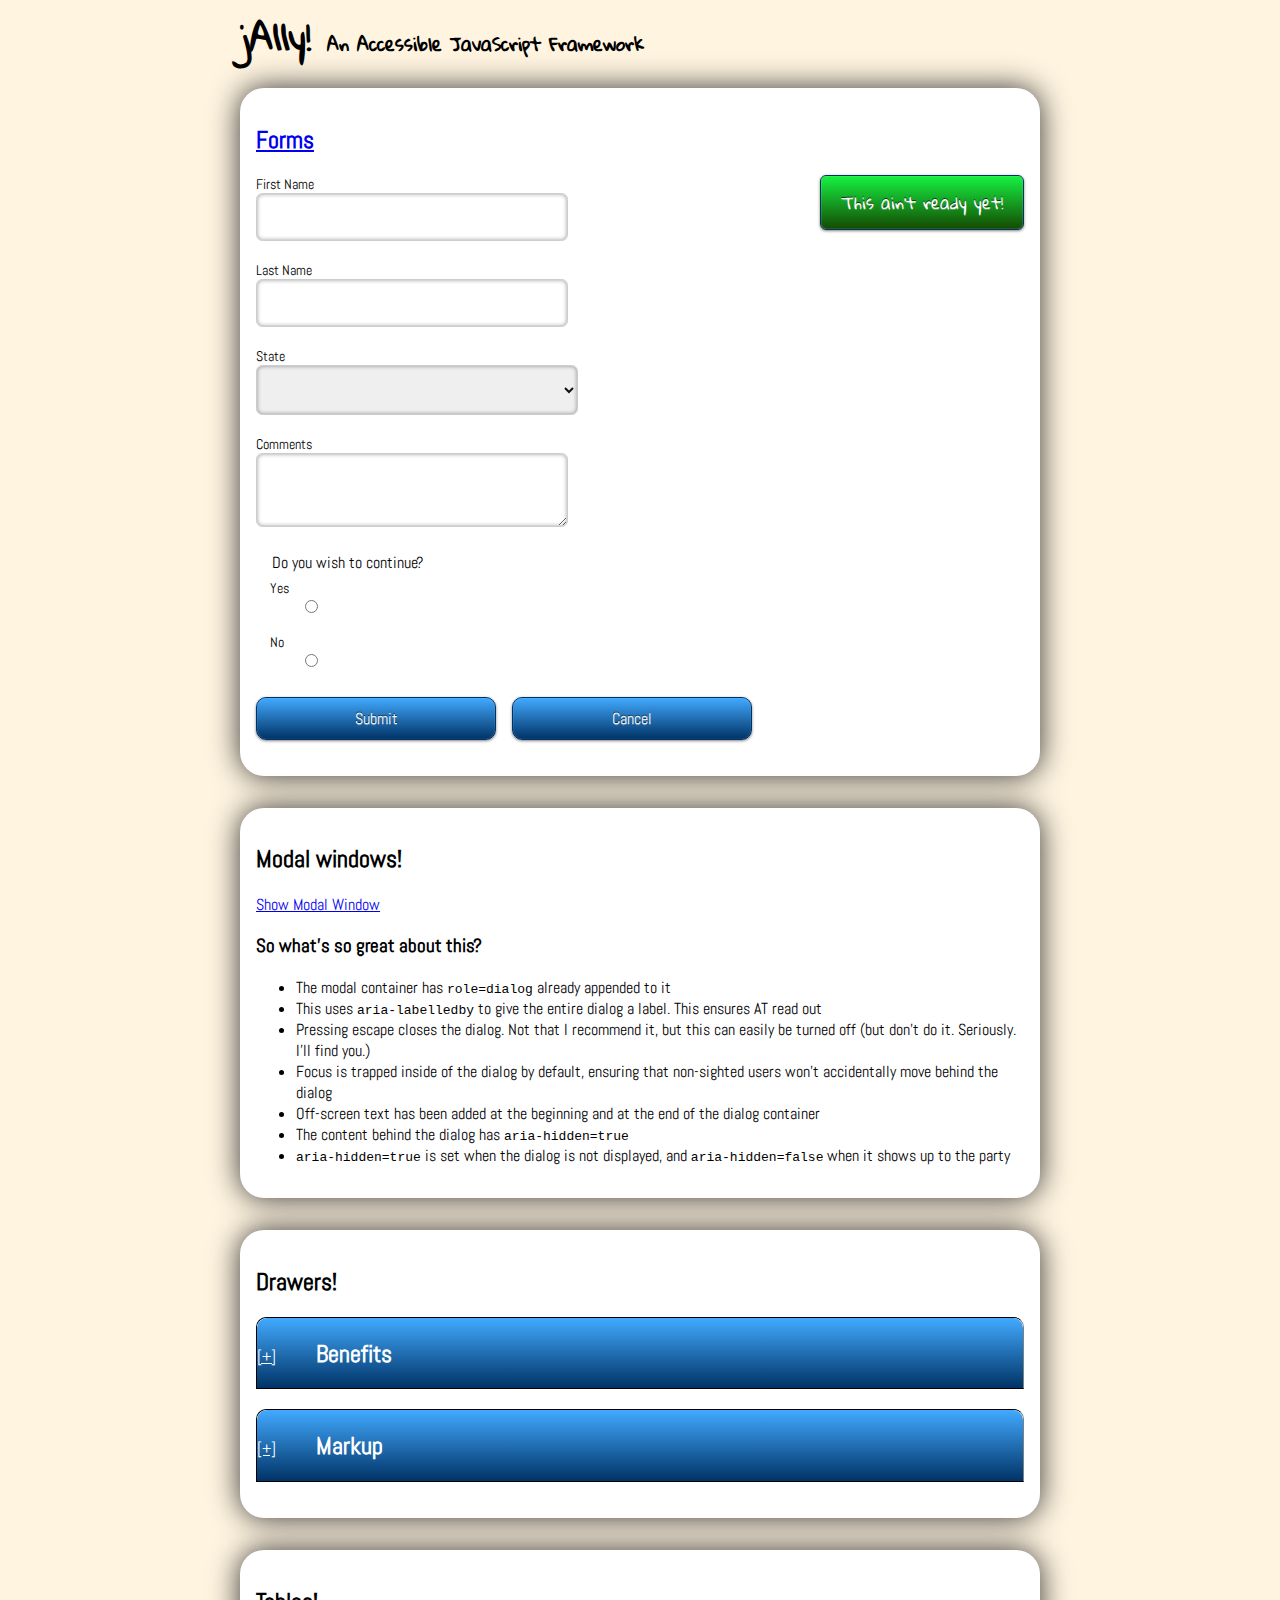
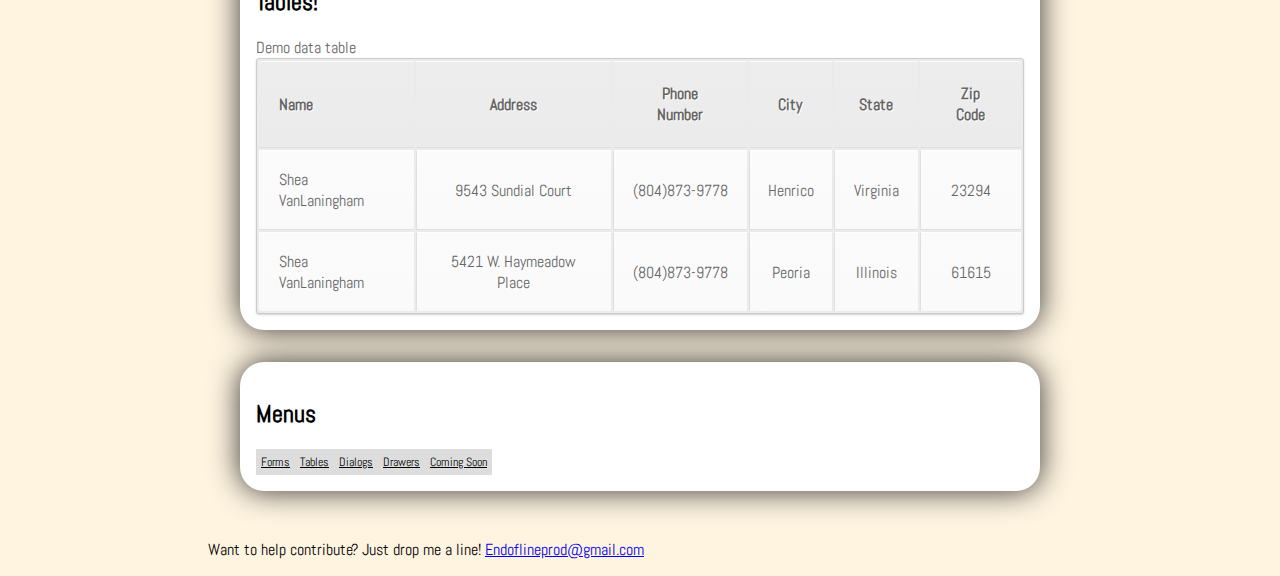
==== commit c93c09a0: "changed container width to 1000px" ====
--- a/index.html
+++ b/index.html
@@ -15,7 +15,7 @@
 		<link rel="shortcut icon" href="favicon.ico">
 
 	</head>
-	<body onload="start();">
+	<body onload="j.init();">
 		<header class="header">
 			<h1>jA11y! <span class="headerSubText">An Accessible JavaScript Framework</span></h1>
 		</header>
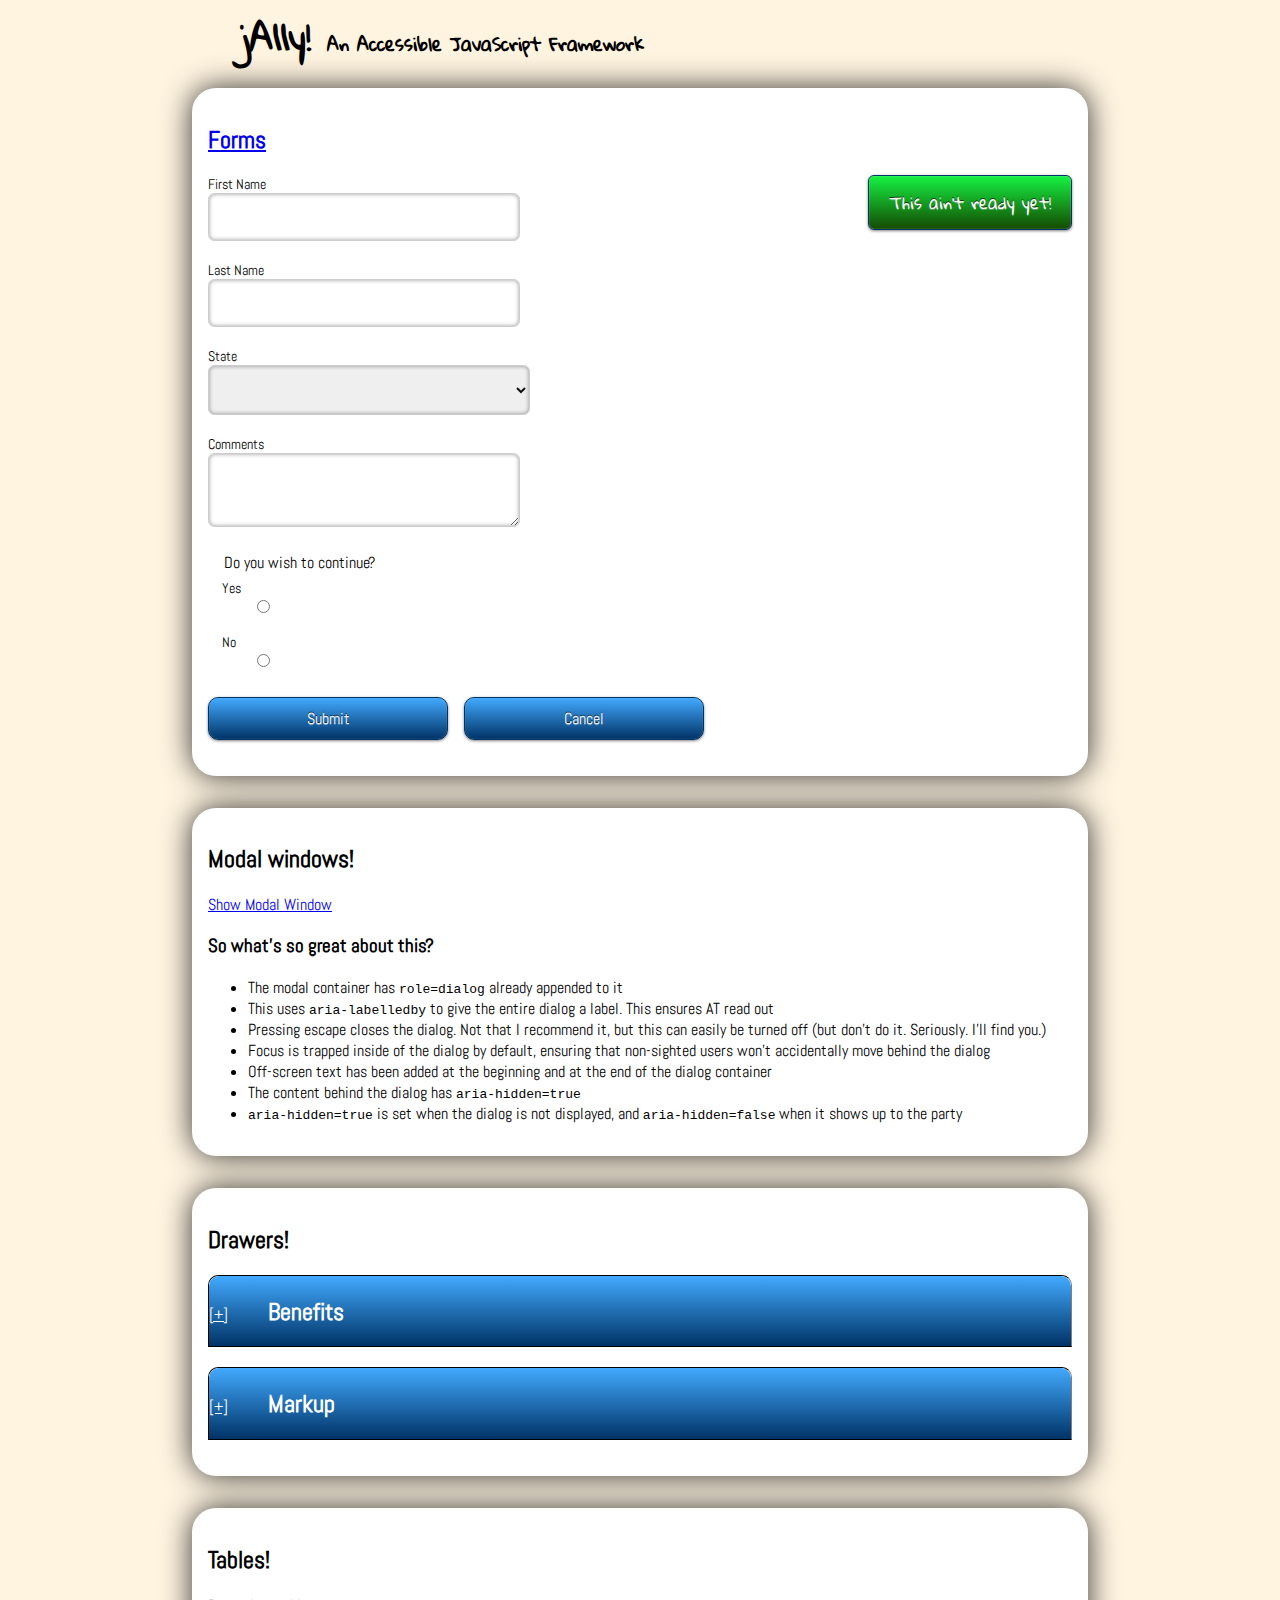
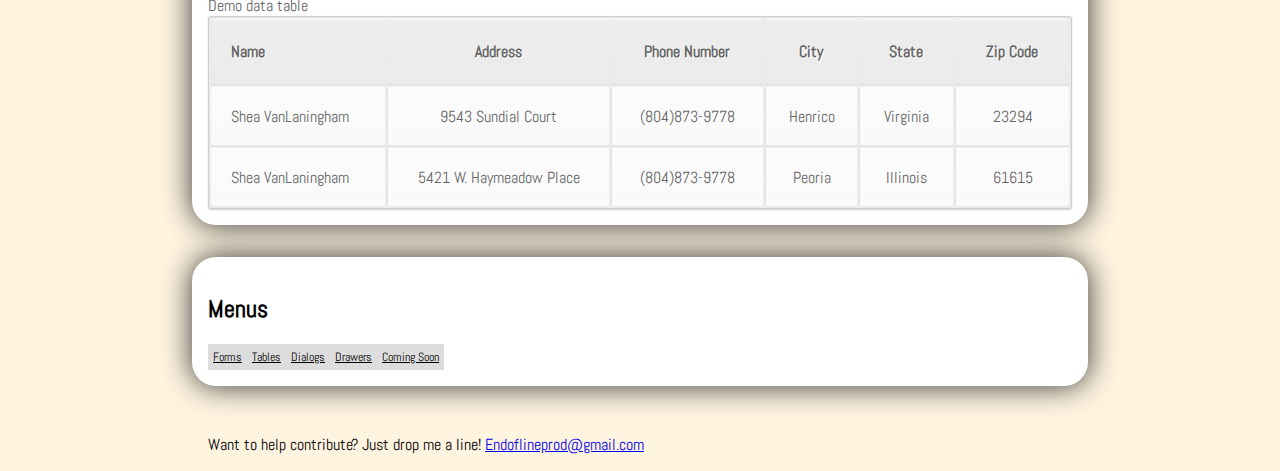
==== commit f1fd90fc: "Updating ja11y with most recent local files" ====
--- a/index.html
+++ b/index.html
@@ -4,10 +4,6 @@
 	  <meta name="viewport" content="width=device-width, initial-scale=1.0">
 		<title>jA11y! - An accessible JavaScript framework</title>
 		<script src="js/ja11y.js" type="text/javascript"></script>
-		<script src="js/ja11y.forms.js" type="text/javascript"></script>
-		<script src="js/ja11y.overlay.js" type="text/javascript"></script>
-		<script src="js/ja11y.drawer.js" type="text/javascript"></script>
-		<script src="js/ja11y.tables.js" type="text/javascript"></script>
 		<script src="js/after.js" type="text/javascript"></script>
 		<link href='http://fonts.googleapis.com/css?family=Abel' rel='stylesheet' type='text/css'>
 		<link href='http://fonts.googleapis.com/css?family=Gloria+Hallelujah' rel='stylesheet' type='text/css'>
@@ -15,7 +11,7 @@
 		<link rel="shortcut icon" href="favicon.ico">
 
 	</head>
-	<body onload="j.init();">
+	<body onload="init();">
 		<header class="header">
 			<h1>jA11y! <span class="headerSubText">An Accessible JavaScript Framework</span></h1>
 		</header>
--- a/css/ja11y.css
+++ b/css/ja11y.css
@@ -14,6 +14,9 @@
   text-align: center;
   background-color: #fff4e0;
   overflow-x: hidden;
+}
+@media (max-width: 767px) {
+  
 }
 input {
   border: 0;
@@ -208,7 +211,7 @@
 }
 .container {
   width: 70%;
-  max-width: 800px;
+  max-width: 1000px;
   height: 100%;
   margin: 2em auto;
   text-align: left;
@@ -365,7 +368,7 @@
 ul.cssMenu li:hover {
   background: #AAAAAA;
 }
-ul.cssMenu li:hover > ul {
+ul.cssMenu li:hover  > ul {
   display: block;
 }
 ul.cssMenu ul {
@@ -401,7 +404,7 @@
   margin: 0;
 }
 .sel {
-  width: 70%;
+  width: 100%;
   background-color: #000080;
   color: #fff;
   font-weight: bold;
@@ -412,7 +415,7 @@
   margin-top: 2em;
 }
 dd.desc {
-  width: 69.9%;
+  width: 99.9%;
   background-color: #f9f9f9;
   font-weight: normal;
   padding: .5em;
